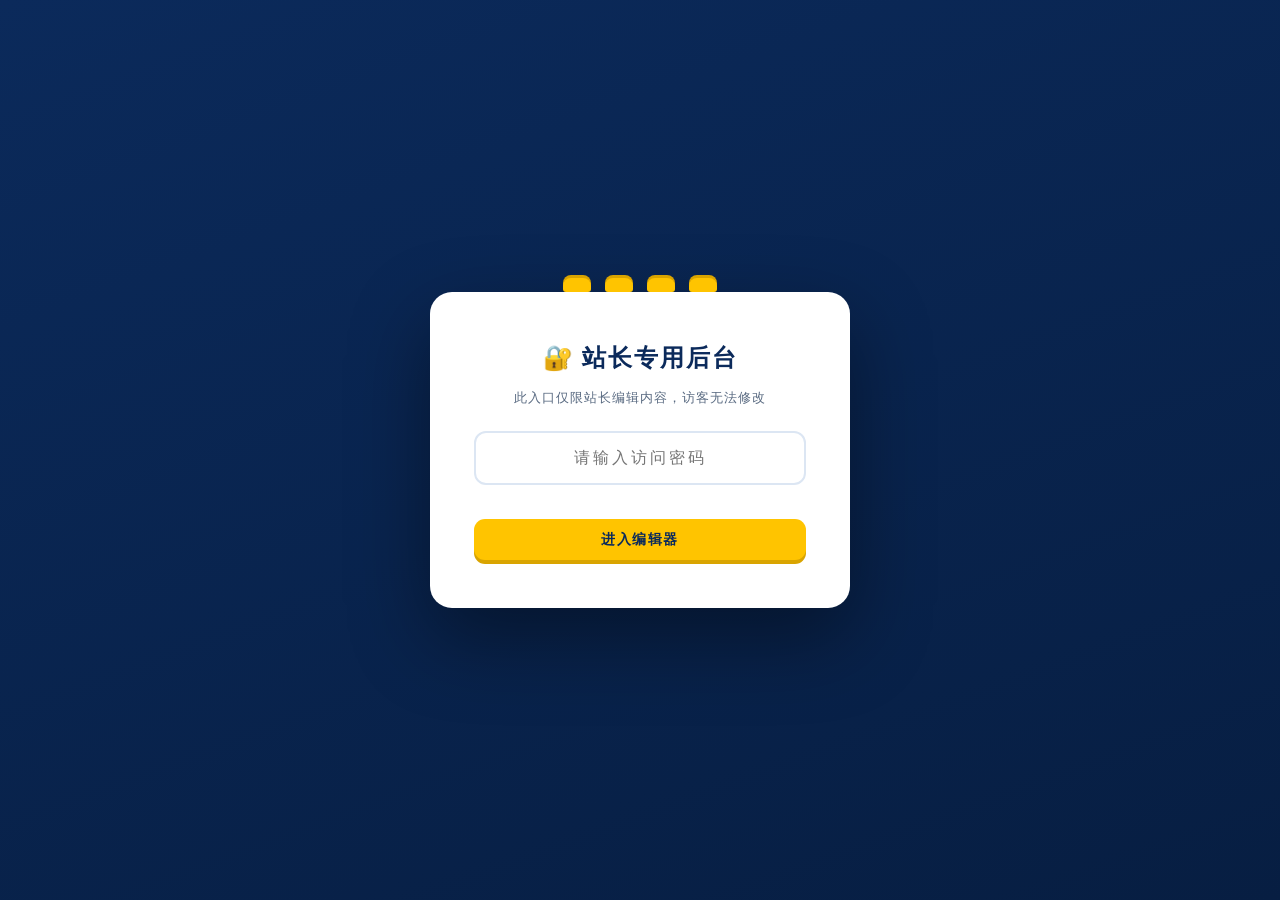
==== admin.html @ c1f110c5 "redesign: LEGO-style resume + visual admin panel (content merged from old site)" ====
<!DOCTYPE html>
<html lang="zh-CN">
<head>
<meta charset="UTF-8">
<meta name="viewport" content="width=device-width, initial-scale=1.0">
<title>站长后台 · LEGO 简历编辑器</title>
<link rel="icon" href="assets/brick.svg" type="image/svg+xml">
<link href="https://fonts.googleapis.com/css2?family=Nunito:wght@400;600;700;900&family=Baloo+2:wght@600;800&display=swap" rel="stylesheet">
<style>
:root{
  --navy:#0B2A5B; --navy-deep:#071E42; --yellow:#FFC400; --yellow-dark:#D9A400;
  --red:#E30613; --blue:#006DB7; --green:#00A651; --ink:#1B2430; --ink-soft:#5A6B82;
  --paper:#F4F7FC; --line:#DCE6F3;
}
*{margin:0;padding:0;box-sizing:border-box}
body{
  font-family:"Nunito","PingFang SC","Microsoft YaHei",sans-serif;
  background:var(--paper); color:var(--ink); cursor:url("assets/cursor-hand.svg") 10 4, pointer;
}
button,input,textarea,select,label{cursor:url("assets/cursor-hand.svg") 10 4, pointer;font-family:inherit}
input,textarea{cursor:text}

/* ---------- 锁屏 ---------- */
#gate{
  position:fixed;inset:0;z-index:50;background:linear-gradient(160deg,var(--navy),var(--navy-deep));
  display:flex;align-items:center;justify-content:center;
}
.gate-card{
  background:#fff;border-radius:22px;padding:48px 44px;width:min(420px,90vw);text-align:center;
  box-shadow:0 30px 80px rgba(0,0,0,.4);position:relative;
  animation:pop .5s cubic-bezier(.2,1.3,.35,1);
}
@keyframes pop{from{opacity:0;transform:translateY(26px) scale(.94)}to{opacity:1;transform:none}}
.gate-card .studs{position:absolute;top:-14px;left:50%;transform:translateX(-50%);display:flex;gap:14px}
.gate-card .studs i{width:28px;height:14px;border-radius:8px 8px 3px 3px;background:var(--yellow);box-shadow:0 -3px 0 var(--yellow-dark)}
.gate-card h1{font-family:"Baloo 2","Nunito",sans-serif;font-size:24px;color:var(--navy);letter-spacing:2px}
.gate-card p{color:var(--ink-soft);font-size:13px;margin:10px 0 24px;letter-spacing:1px}
.gate-card input{
  width:100%;padding:14px 16px;border-radius:12px;border:2.5px solid var(--line);
  font-size:16px;text-align:center;letter-spacing:3px;margin-bottom:16px;outline:none;
}
.gate-card input:focus{border-color:var(--blue)}
.gate-err{color:var(--red);font-size:12.5px;min-height:18px;font-weight:700}

/* ---------- 顶栏 ---------- */
.topbar{
  position:sticky;top:0;z-index:20;background:var(--navy);color:#fff;
  display:flex;align-items:center;gap:16px;padding:14px clamp(16px,4vw,40px);
  box-shadow:0 6px 24px rgba(11,42,91,.28);flex-wrap:wrap;
}
.topbar .logo{
  width:38px;height:30px;border-radius:8px;background:var(--yellow);position:relative;flex:none;
  box-shadow:0 3px 0 var(--yellow-dark);
}
.topbar .logo::before,.topbar .logo::after{content:"";position:absolute;top:-7px;width:12px;height:7px;border-radius:5px 5px 2px 2px;background:var(--yellow)}
.topbar .logo::before{left:5px}
.topbar .logo::after{right:5px}
.topbar h1{font-family:"Baloo 2",sans-serif;font-size:19px;letter-spacing:2px}
.topbar .spacer{flex:1}
.btn{
  position:relative;border:none;border-radius:11px;padding:11px 20px;font-weight:900;
  font-size:13.5px;letter-spacing:1.5px;transition:transform .15s,box-shadow .15s,filter .2s;
  text-decoration:none;display:inline-flex;align-items:center;gap:8px;
}
.btn:hover{transform:translateY(-2px);filter:brightness(1.05)}
.btn:active{transform:translateY(2px)}
.btn-yellow{background:var(--yellow);color:var(--navy);box-shadow:0 4px 0 var(--yellow-dark)}
.btn-navy{background:#fff;color:var(--navy);box-shadow:0 4px 0 #B9C6DA}
.btn-green{background:var(--green);color:#fff;box-shadow:0 4px 0 var(--green-dark,#00702F)}
.btn-red{background:var(--red);color:#fff;box-shadow:0 4px 0 #A80009}
.btn-ghost{background:rgba(255,255,255,.12);color:#fff;box-shadow:0 4px 0 rgba(0,0,0,.25)}

/* ---------- 布局 ---------- */
.wrap{display:flex;min-height:calc(100vh - 66px)}
.tabs{
  width:196px;flex:none;background:#fff;padding:22px 14px;display:flex;flex-direction:column;gap:9px;
  border-right:2px solid var(--line);
}
.tab{
  text-align:left;padding:12px 15px;border-radius:11px;border:none;background:transparent;
  font-size:14.5px;font-weight:800;letter-spacing:1.5px;color:var(--ink-soft);
  transition:all .18s;box-shadow:none;
}
.tab:hover{background:var(--paper);transform:translateX(4px)}
.tab.active{background:var(--navy);color:#fff;box-shadow:0 4px 0 var(--navy-deep);transform:none}
.panel-area{flex:1;padding:30px clamp(18px,4vw,44px) 70px;overflow-x:hidden}

/* ---------- 表单卡片 ---------- */
.panel{display:none;animation:panelIn .38s cubic-bezier(.2,1.1,.35,1)}
.panel.active{display:block}
@keyframes panelIn{from{opacity:0;transform:translateY(18px)}to{opacity:1;transform:none}}
.panel h2{
  font-family:"Baloo 2",sans-serif;color:var(--navy);font-size:23px;letter-spacing:2px;
  margin-bottom:6px;display:flex;align-items:center;gap:12px;
}
.panel h2::before{content:"";width:14px;height:14px;border-radius:4px;background:var(--yellow);box-shadow:0 2px 0 var(--yellow-dark)}
.panel .sub{color:var(--ink-soft);font-size:13px;margin-bottom:24px;letter-spacing:1px}
.card{
  background:#fff;border-radius:16px;padding:24px 26px;box-shadow:0 6px 0 rgba(11,42,91,.1),0 14px 30px rgba(11,42,91,.1);
  margin-bottom:22px;position:relative;
}
.card .card-studs{position:absolute;top:-11px;left:24px;display:flex;gap:16px}
.card .card-studs i{width:22px;height:11px;border-radius:6px 6px 2px 2px;background:#fff;box-shadow:0 -2px 0 var(--line),inset 0 -2px 0 var(--line)}
.grid{display:grid;grid-template-columns:repeat(auto-fit,minmax(230px,1fr));gap:16px}
.field{display:flex;flex-direction:column;gap:6px}
.field.full{grid-column:1/-1}
.field label{font-size:11.5px;font-weight:900;letter-spacing:2px;color:var(--ink-soft)}
.field input,.field textarea,.field select{
  padding:11px 13px;border-radius:10px;border:2px solid var(--line);font-size:14.5px;
  background:#FBFCFE;outline:none;transition:border-color .2s,box-shadow .2s;width:100%;
}
.field textarea{resize:vertical;line-height:1.8}
.field input:focus,.field textarea:focus{border-color:var(--blue);box-shadow:0 0 0 4px rgba(0,109,183,.12)}
.item-card{
  border:2px solid var(--line);border-radius:14px;padding:18px 18px 10px;margin-bottom:16px;position:relative;
  background:#FCFDFF;animation:panelIn .3s ease;
}
.item-card h4{font-size:13px;letter-spacing:2px;color:var(--blue);margin-bottom:12px}
.item-actions{position:absolute;top:12px;right:12px;display:flex;gap:8px}
.mini{
  border:none;border-radius:8px;padding:6px 11px;font-size:11.5px;font-weight:900;letter-spacing:1px;
  transition:transform .15s,filter .2s;
}
.mini:hover{transform:translateY(-2px);filter:brightness(1.06)}
.mini-del{background:#FFE3E5;color:var(--red)}
.mini-up{background:#E4EDFB;color:var(--blue)}
.mini-down{background:#E4EDFB;color:var(--blue)}
.list-row{display:flex;gap:9px;margin-bottom:9px}
.list-row input{flex:1}
.add-btn{
  width:100%;padding:12px;border-radius:12px;border:2.5px dashed var(--line);background:transparent;
  color:var(--blue);font-weight:900;letter-spacing:2px;font-size:13px;transition:all .2s;
}
.add-btn:hover{border-color:var(--blue);background:rgba(0,109,183,.06);transform:translateY(-2px)}
.img-row{display:flex;gap:14px;align-items:center;flex-wrap:wrap}
.img-preview{width:132px;height:82px;border-radius:10px;object-fit:cover;border:2px solid var(--line);background:var(--paper)}
.bar-row{display:flex;align-items:center;gap:12px;margin-bottom:10px}
.bar-row input[type=text]{flex:1}
.bar-row input[type=number]{width:82px}
.bar-mini{flex:1;height:12px;border-radius:8px;background:#E7EDF6;overflow:hidden;min-width:80px}
.bar-mini span{display:block;height:100%;background:linear-gradient(90deg,var(--blue),#1882C8);border-radius:8px;transition:width .3s}

/* ---------- 设置/发布 ---------- */
.publish-bar{
  position:fixed;left:196px;right:0;bottom:0;z-index:30;background:#fff;
  border-top:2px solid var(--line);padding:13px clamp(18px,4vw,44px);
  display:flex;align-items:center;gap:13px;flex-wrap:wrap;
  box-shadow:0 -8px 24px rgba(11,42,91,.1);
}
.status{font-size:12.5px;font-weight:800;letter-spacing:1px;flex:1;min-width:180px}
.status.ok{color:var(--green)}
.status.err{color:var(--red)}
.status.info{color:var(--ink-soft)}
.spinner{
  width:15px;height:15px;border-radius:50%;border:3px solid var(--line);border-top-color:var(--blue);
  display:inline-block;vertical-align:-3px;animation:spin .8s linear infinite;
}
@keyframes spin{to{transform:rotate(360deg)}}
.note{
  background:#FFF8E0;border-left:5px solid var(--yellow);border-radius:10px;padding:13px 16px;
  font-size:12.5px;line-height:2;color:#7A6420;margin-bottom:20px;letter-spacing:.6px;
}
.note b{color:#5C4A12}
code{background:var(--paper);border-radius:6px;padding:2px 7px;font-size:12px;color:var(--navy)}

@media (max-width:820px){
  .wrap{flex-direction:column}
  .tabs{width:100%;flex-direction:row;overflow-x:auto;border-right:none;border-bottom:2px solid var(--line)}
  .tab{white-space:nowrap}
  .publish-bar{left:0}
}
</style>
</head>
<body>

<!-- 锁屏 -->
<div id="gate">
  <div class="gate-card">
    <div class="studs"><i></i><i></i><i></i><i></i></div>
    <h1>🔐 站长专用后台</h1>
    <p>此入口仅限站长编辑内容，访客无法修改</p>
    <input type="password" id="gatePass" placeholder="请输入访问密码" maxlength="32">
    <div class="gate-err" id="gateErr"></div>
    <button class="btn btn-yellow" id="gateBtn" style="width:100%;justify-content:center">进入编辑器</button>
  </div>
</div>

<!-- 主界面 -->
<div id="app" style="display:none">
  <header class="topbar">
    <div class="logo"></div>
    <h1>LEGO 简历 · 站长后台</h1>
    <div class="spacer"></div>
    <a class="btn btn-ghost" href="index.html" target="_blank">👁 预览网站</a>
    <button class="btn btn-navy" id="btnExport">⬇ 导出 JSON</button>
    <button class="btn btn-red" id="btnLogout">退出</button>
  </header>

  <div class="wrap">
    <nav class="tabs" id="tabs">
      <button class="tab active" data-tab="profile">👤 个人资料</button>
      <button class="tab" data-tab="welcome">🎉 欢迎词</button>
      <button class="tab" data-tab="about">🧱 关于我</button>
      <button class="tab" data-tab="exp">💼 工作经历</button>
      <button class="tab" data-tab="skills">⚡ 技能</button>
      <button class="tab" data-tab="projects">🖼 作品集</button>
      <button class="tab" data-tab="edu">🎓 教育背景</button>
      <button class="tab" data-tab="contact">📮 联系方式</button>
      <button class="tab" data-tab="settings">⚙ 发布设置</button>
    </nav>

    <main class="panel-area" id="panels">
      <section class="panel active" data-panel="profile"><h2>个人资料</h2><p class="sub">侧边栏与首屏展示的基本信息</p><div id="p-profile"></div></section>
      <section class="panel" data-panel="welcome"><h2>欢迎词过场</h2><p class="sub">访客打开网站时看到的第一屏</p><div id="p-welcome"></div></section>
      <section class="panel" data-panel="about"><h2>关于我</h2><p class="sub">自我介绍与亮点积木</p><div id="p-about"></div></section>
      <section class="panel" data-panel="exp"><h2>工作经历</h2><p class="sub">支持添加 / 删除 / 排序</p><div id="p-exp"></div></section>
      <section class="panel" data-panel="skills"><h2>技能</h2><p class="sub">分组展示，拖动数值调整熟练度</p><div id="p-skills"></div></section>
      <section class="panel" data-panel="projects"><h2>作品集</h2><p class="sub">项目卡片，可上传图片（自动打包进内容）</p><div id="p-projects"></div></section>
      <section class="panel" data-panel="edu"><h2>教育背景</h2><p class="sub">学历与在校经历</p><div id="p-edu"></div></section>
      <section class="panel" data-panel="contact"><h2>联系方式</h2><p class="sub">访客只能查看并联系你，不能修改</p><div id="p-contact"></div></section>
      <section class="panel" data-panel="settings">
        <h2>发布设置</h2><p class="sub">配置 GitHub Token，一键把修改发布到你的主页仓库</p>
        <div class="note">
          <b>🔒 安全说明：</b>Token 只保存在<b>你自己的浏览器</b>里（localStorage），不会写入代码或上传到任何第三方。
          没有 Token 的人即使打开这个页面也无法修改线上内容。若更换设备，重新粘贴 Token 即可。
          建议 Token 权限只勾选 <code>repo</code>，并定期更换。
        </div>
        <div id="p-settings"></div>
      </section>
    </main>
  </div>

  <div class="publish-bar">
    <div class="status info" id="statusBar">✅ 就绪 — 修改后点击「发布」同步到线上</div>
    <button class="btn btn-navy" id="btnDraft">💾 保存草稿</button>
    <button class="btn btn-green" id="btnPublish">🚀 发布到 GitHub</button>
  </div>
</div>

<script src="js/admin.js"></script>
</body>
</html>
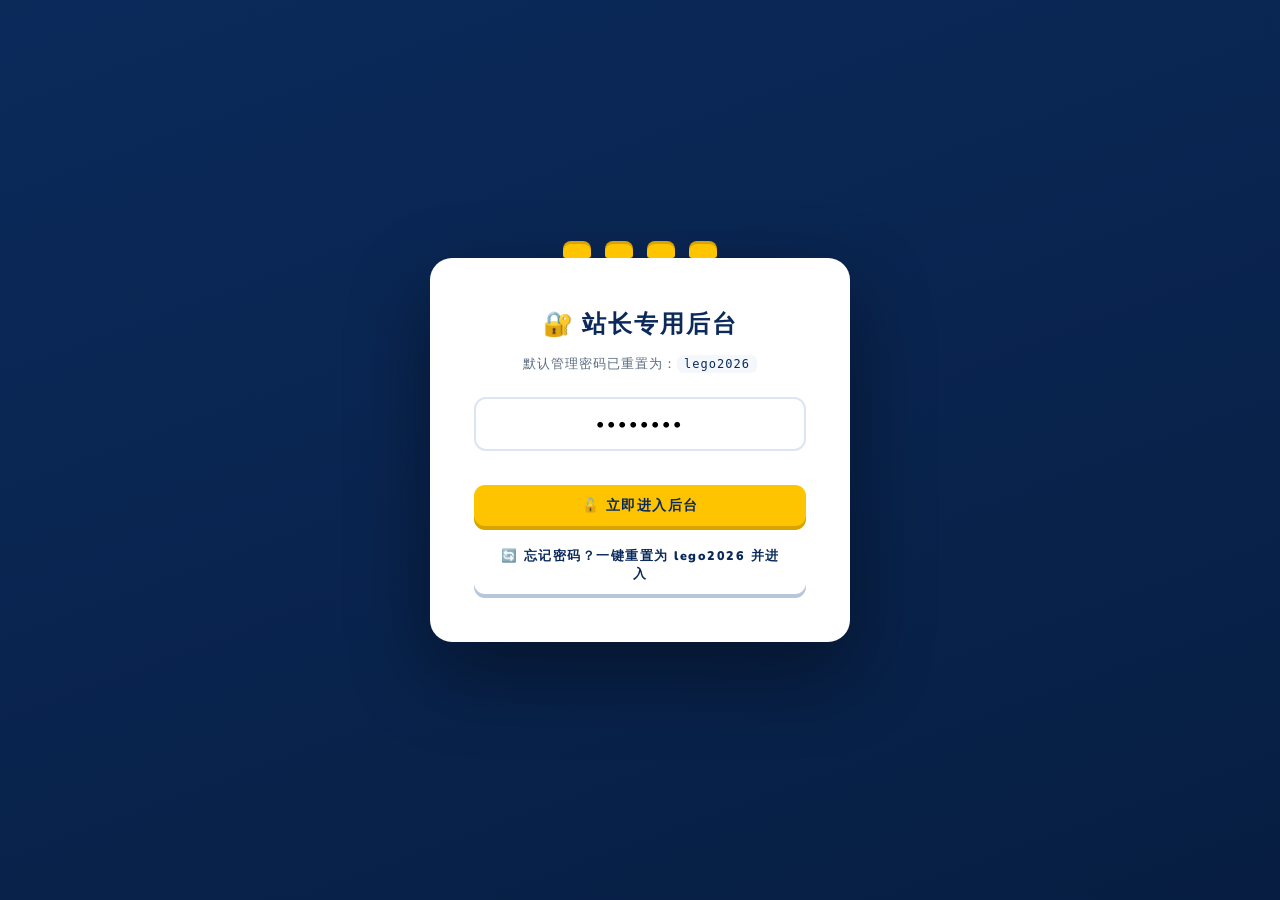
==== commit ad56bfdd: "feat(admin): reset admin password to lego2026 & enable auto realtime sync (admin.html)" ====
--- a/admin.html
+++ b/admin.html
@@ -100,7 +100,7 @@
   margin-bottom:22px;position:relative;
 }
 .card .card-studs{position:absolute;top:-11px;left:24px;display:flex;gap:16px}
-.card .card-studs i{width:22px;height:11px;border-radius:6px 6px 2px 2px;background:#fff;box-shadow:0 -2px 0 var(--line),inset 0 -2px 0 var(--line)}
+.card{border:1px solid rgba(11,42,91,.10);box-shadow:0 4px 0 #DAE3F0,0 12px 28px -6px rgba(11,42,91,.10)}.card .card-studs{top:-10px}.card .card-studs i{width:22px;height:10px;border-radius:5px 5px 1px 1px;background:linear-gradient(90deg,#FFE57F,var(--yellow) 55%,#D49B00);border:1px solid rgba(11,42,91,.16);border-bottom:none;box-shadow:inset 0 2px 0 rgba(255,255,255,.65)}
 .grid{display:grid;grid-template-columns:repeat(auto-fit,minmax(230px,1fr));gap:16px}
 .field{display:flex;flex-direction:column;gap:6px}
 .field.full{grid-column:1/-1}
@@ -173,15 +173,16 @@
 </head>
 <body>
 
-<!-- 锁屏 -->
+<!-- 锁屏（已重置默认密码为 lego2026，支持一键重置解锁） -->
 <div id="gate">
   <div class="gate-card">
     <div class="studs"><i></i><i></i><i></i><i></i></div>
     <h1>🔐 站长专用后台</h1>
-    <p>此入口仅限站长编辑内容，访客无法修改</p>
-    <input type="password" id="gatePass" placeholder="请输入访问密码" maxlength="32">
+    <p>默认管理密码已重置为：<code>lego2026</code></p>
+    <input type="password" id="gatePass" value="lego2026" placeholder="请输入访问密码（默认 lego2026）" maxlength="32">
     <div class="gate-err" id="gateErr"></div>
-    <button class="btn btn-yellow" id="gateBtn" style="width:100%;justify-content:center">进入编辑器</button>
+    <button type="button" class="btn btn-yellow" id="gateBtn" style="width:100%;justify-content:center">🔓 立即进入后台</button>
+    <button type="button" class="btn btn-navy" id="gateResetBtn" style="width:100%;justify-content:center;margin-top:10px;font-size:12.5px">🔄 忘记密码？一键重置为 lego2026 并进入</button>
   </div>
 </div>
 
@@ -231,12 +232,16 @@
   </div>
 
   <div class="publish-bar">
-    <div class="status info" id="statusBar">✅ 就绪 — 修改后点击「发布」同步到线上</div>
-    <button class="btn btn-navy" id="btnDraft">💾 保存草稿</button>
-    <button class="btn btn-green" id="btnPublish">🚀 发布到 GitHub</button>
+    <div class="status info" id="statusBar">✅ 就绪 — 每次修改均会自动实时同步</div>
+    <label style="display:inline-flex;align-items:center;gap:6px;font-size:12.5px;font-weight:800;color:var(--navy);background:var(--paper);padding:8px 12px;border-radius:10px">
+      <input type="checkbox" id="autoPublishToggle" checked style="width:15px;height:15px">
+      ⚡ 修改后自动实时发布到 GitHub
+    </label>
+    <button type="button" class="btn btn-navy" id="btnDraft">💾 立即保存</button>
+    <button type="button" class="btn btn-green" id="btnPublish">🚀 立即发布到 GitHub</button>
   </div>
 </div>
 
-<script src="js/admin.js"></script>
+<script src="js/admin.min.js?v=67ea96b9"></script>
 </body>
 </html>
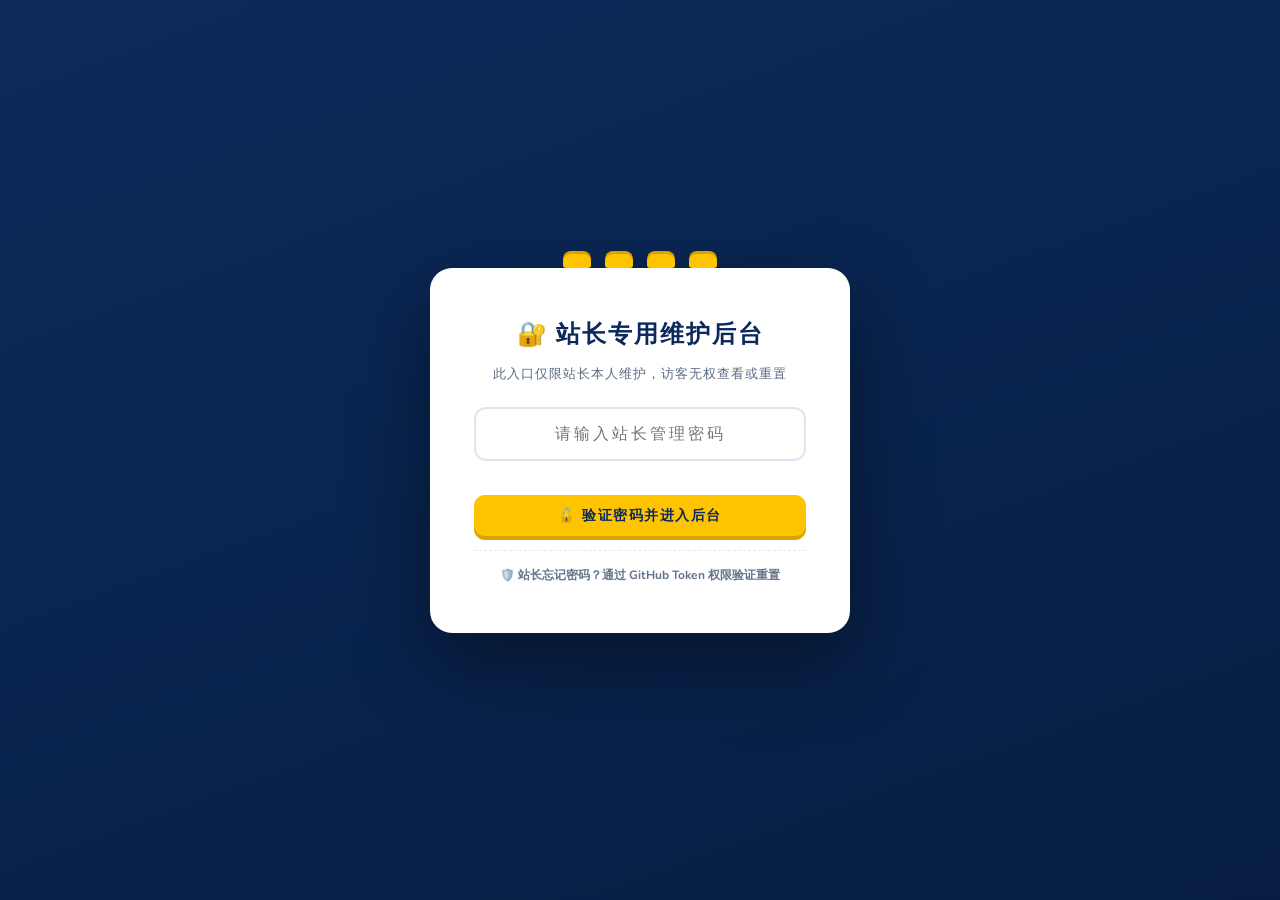
==== commit 20f11249: "security(admin): enforce owner-only SHA-256 auth & GitHub PAT verified password reset (admin.html)" ====
--- a/admin.html
+++ b/admin.html
@@ -173,16 +173,26 @@
 </head>
 <body>
 
-<!-- 锁屏（已重置默认密码为 lego2026，支持一键重置解锁） -->
+<!-- 锁屏（仅限站长本人密码登录，找回密码需验证站长 GitHub 仓库推送权限 Token） -->
 <div id="gate">
   <div class="gate-card">
     <div class="studs"><i></i><i></i><i></i><i></i></div>
-    <h1>🔐 站长专用后台</h1>
-    <p>默认管理密码已重置为：<code>lego2026</code></p>
-    <input type="password" id="gatePass" value="lego2026" placeholder="请输入访问密码（默认 lego2026）" maxlength="32">
+    <h1>🔐 站长专用维护后台</h1>
+    <p>此入口仅限站长本人维护，访客无权查看或重置</p>
+    <input type="password" id="gatePass" placeholder="请输入站长管理密码" maxlength="64" autocomplete="current-password">
     <div class="gate-err" id="gateErr"></div>
-    <button type="button" class="btn btn-yellow" id="gateBtn" style="width:100%;justify-content:center">🔓 立即进入后台</button>
-    <button type="button" class="btn btn-navy" id="gateResetBtn" style="width:100%;justify-content:center;margin-top:10px;font-size:12.5px">🔄 忘记密码？一键重置为 lego2026 并进入</button>
+    <button type="button" class="btn btn-yellow" id="gateBtn" style="width:100%;justify-content:center">🔓 验证密码并进入后台</button>
+    <div style="margin-top:14px;border-top:1px dashed #E2E8F0;padding-top:12px">
+      <a href="javascript:void(0)" id="toggleOwnerReset" style="font-size:12px;color:#64748B;text-decoration:none;font-weight:700">🛡️ 站长忘记密码？通过 GitHub Token 权限验证重置</a>
+      <div id="ownerResetBox" style="display:none;margin-top:12px;text-align:left;background:#F8FAFC;padding:12px;border-radius:10px;border:1px solid #E2E8F0">
+        <div style="font-size:11.5px;color:#475569;margin-bottom:8px;line-height:1.5">
+          🔒 <b>安全校验：</b>请输入拥有 <code>sjyiii123-creator.github.io</code> 仓库推送权限的站长 GitHub Token，验证通过后方可设置新密码（外人无 Token 无法重置）：
+        </div>
+        <input type="password" id="resetGhToken" placeholder="粘贴站长 GitHub Token (ghp_...)" style="margin-bottom:8px;padding:9px 12px;font-size:12.5px">
+        <input type="password" id="resetNewPass" placeholder="设置新的站长管理密码（至少 6 位）" style="margin-bottom:8px;padding:9px 12px;font-size:12.5px">
+        <button type="button" class="btn btn-navy" id="btnOwnerVerifyReset" style="width:100%;justify-content:center;padding:9px 14px;font-size:12.5px">✅ 验证站长 GitHub 权限并重置密码</button>
+      </div>
+    </div>
   </div>
 </div>
 
@@ -242,6 +252,6 @@
   </div>
 </div>
 
-<script src="js/admin.min.js?v=67ea96b9"></script>
+<script src="js/admin.min.js?v=caf4e890"></script>
 </body>
 </html>
